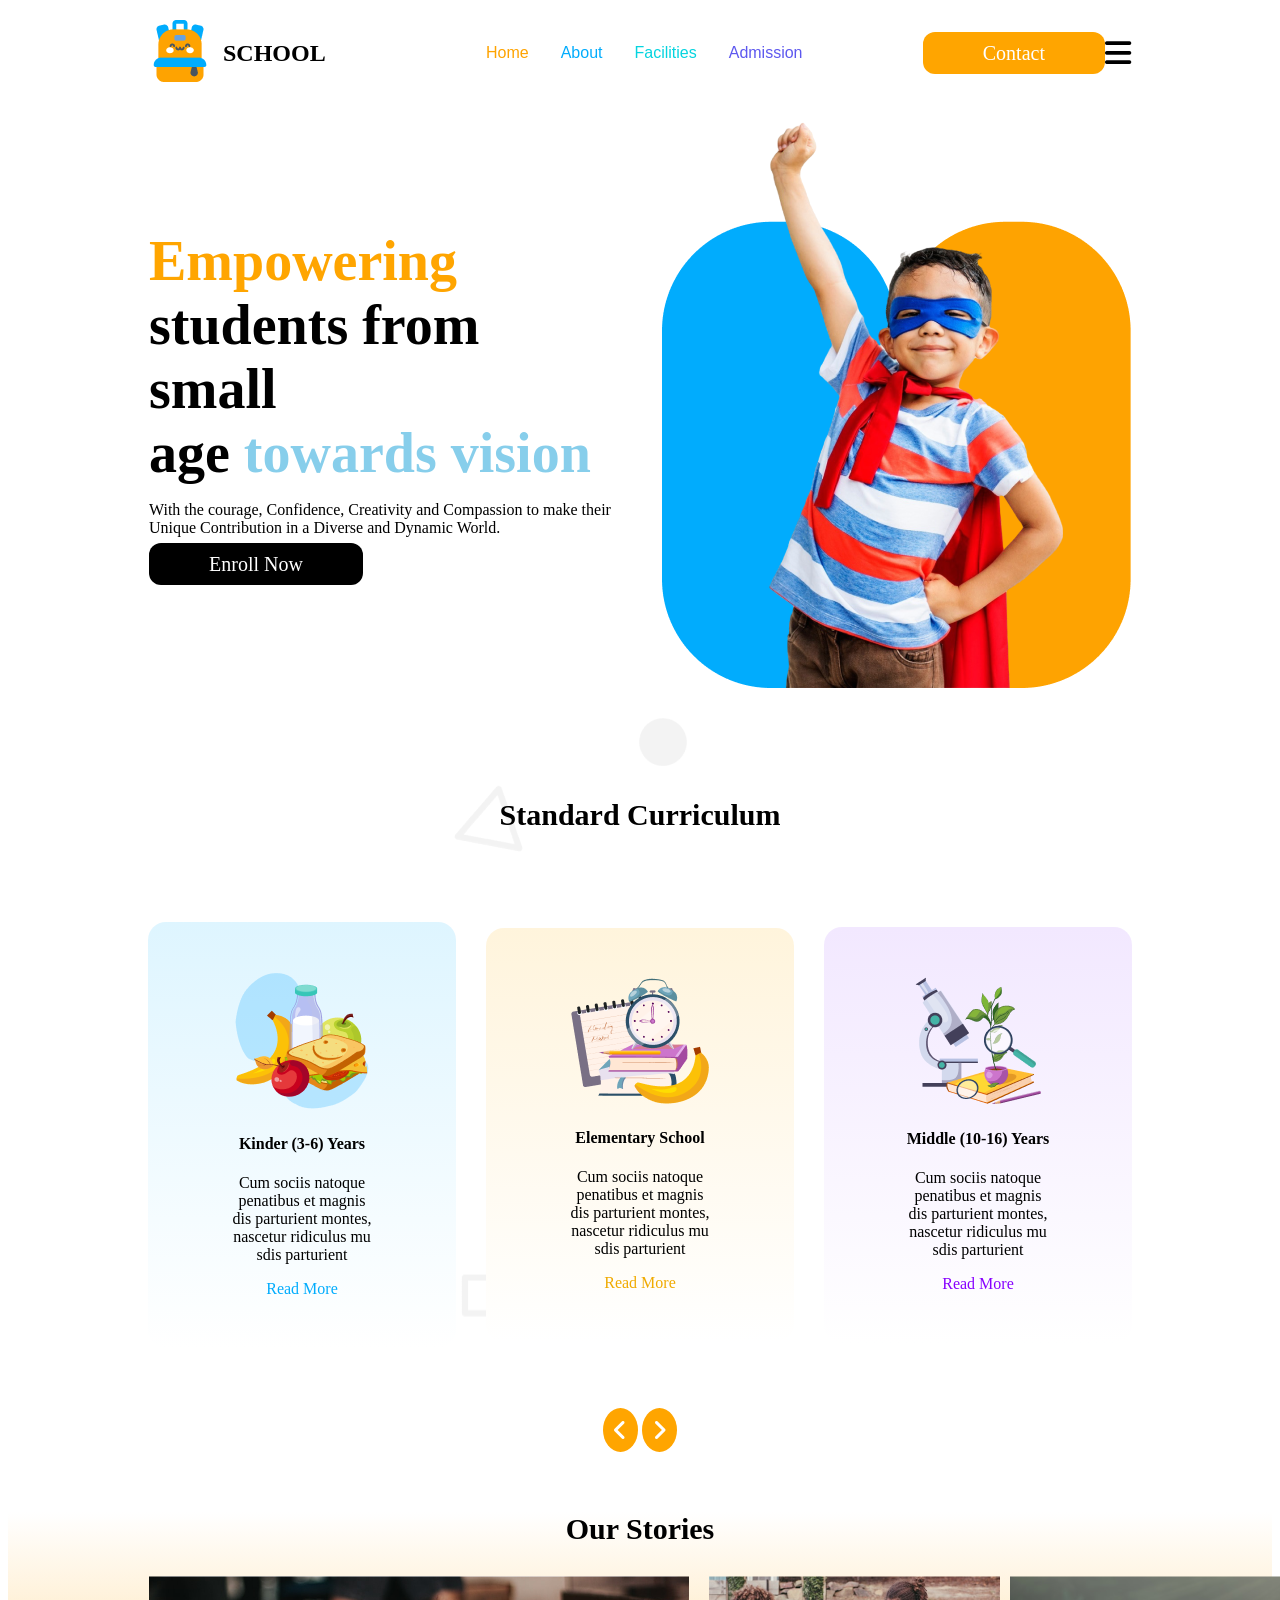
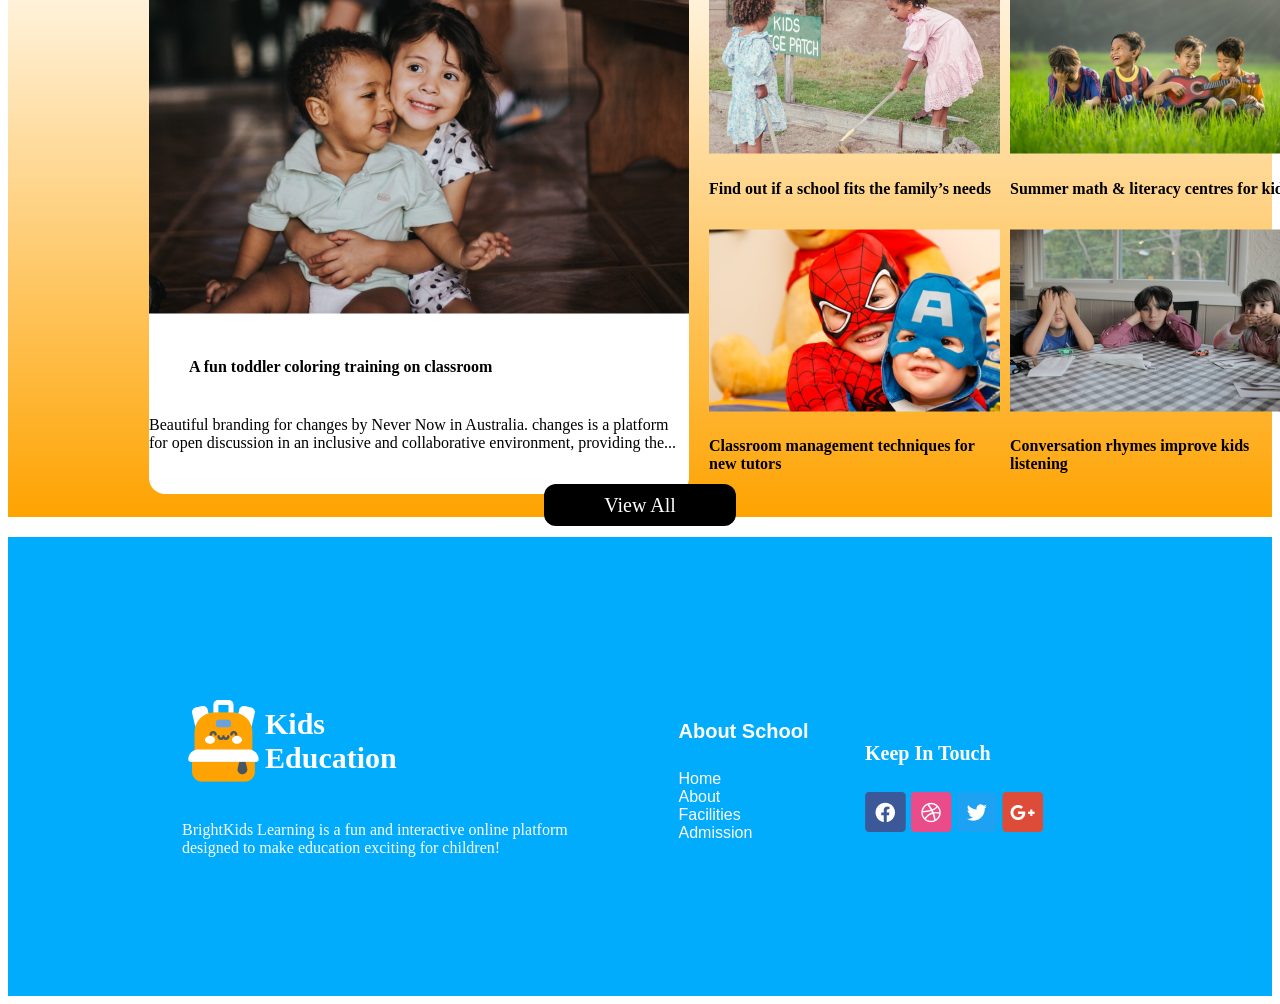
==== index.html @ 25ac938b "file rename to index" ====
<!DOCTYPE html>
<html lang="en">

<head>
    <meta charset="UTF-8">
    <meta name="viewport" content="width=device-width, initial-scale=1.0">
    <title>Kids Education</title>
    <link rel="stylesheet" href="/css/style.css">
    <link rel="stylesheet" href="https://cdnjs.cloudflare.com/ajax/libs/font-awesome/6.4.2/css/all.min.css">



</head>

<body>
    <!-- ----header---- -->
    <header class="container display-flex">
        <section class="school-logo display-flex">
            <div>
                <img src="/images/logo.png" alt="">
            </div>
            <div>
                <h2>SCHOOL</h2>
            </div>
        </section>
        <section class="nav-link">
            <ul class="text-primary display-flex">
                <li>
                    <a style="color:rgba(254, 163, 1, 1); text-decoration: none; " href="">Home</a>
                </li>
                <li>
                    <a style="color: #01ACFD;text-decoration: none;" href="">About</a>
                </li>
                <li>
                    <a style="color: #05D4DF;text-decoration: none;" href="">Facilities</a>
                </li>
                <li>
                    <a style="color: #5D58EF;text-decoration: none;" href="">Admission</a>
                </li>
            </ul>

        </section>
        <section class="display-flex">
            <div>
                <a class="button-style btn-contact" href="">Contact</a>
            </div>
            <div class="hamburger-menu">
                <i class="fa-solid fa-bars" style="font-size: 30px;"></i>
            </div>

        </section>
    </header>

    <!-- -----banner----- -->
    <section class="container display-flex">
        <div class="banner-text">
            <div style="font-size: 56px; font-weight: 600;">
                <span style="color: orange;">Empowering</span>
                <br>
                <span>students from small </span>
                <br>
                <span>age</span>
                <span style="color: skyblue;">towards vision </span>

            </div>
            <div>
                <p>With the courage, Confidence, Creativity and Compassion to make their Unique Contribution in a
                    Diverse and Dynamic World.</p>
            </div>
            <a class="button-style btn-enroll" href="">Enroll Now</a>
        </div>
        <div class="banner-image">
            <img src="/images/hero-kids.png" alt="">
        </div>
    </section>
    <!-- -----curriculum---- -->
    <section class="curriculum">
        <div class="curriculum-title">
            <h3>Standard Curriculum</h3>
        </div>
        <div class="display-flex curriculum-card">
            <div class="curriculum-card-1">
                <div>
                    <img src="/images/kinder.png" alt="">
                </div>
                <div>
                    <h4 class="card-title">
                        Kinder (3-6) Years
                    </h4>
                </div>
                <div>
                    <p>Cum sociis natoque penatibus et magnis
                        dis parturient montes, nascetur ridiculus
                        mu sdis parturient</p>
                </div>
                <div>
                    <a style="text-decoration: none; color: #01ACFD;" href="">Read More</a>

                </div>
            </div>
            <div class="curriculum-card-2">
                <div>
                    <img src="/images/elementary.png" alt="">
                </div>
                <div>
                    <h4 class="card-title">
                        Elementary School
                    </h4>
                </div>
                <div>
                    <p>Cum sociis natoque penatibus et magnis
                        dis parturient montes, nascetur ridiculus
                        mu sdis parturient</p>
                </div>
                <div>
                    <a style="text-decoration: none; color: #F0AA00;" href="">Read More</a>

                </div>
            </div>
            <div class="curriculum-card-3">
                <div>
                    <img src="/images/middle.png" alt="">
                </div>
                <div>
                    <h4 class="card-title">
                        Middle (10-16) Years
                    </h4>
                </div>
                <div>
                    <p>Cum sociis natoque penatibus et magnis
                        dis parturient montes, nascetur ridiculus
                        mu sdis parturient</p>
                </div>
                <div>
                    <a style="text-decoration: none; color: #8700FF;" href="">Read More</a>
                </div>
            </div>
        </div>
        <div class="arrow">
            <i class='fas fa-angle-left' style='font-size:24px;color:white'></i>
            <i class='fas fa-angle-right' style='font-size:24px;color:white'></i>
        </div>




    </section>
    <!-- ----our story----- -->
    <section class="our-story">
        <div class="container">
            <div>
                <h3>Our Stories</h3>
            </div>
            <div class="grid-card">
                <div class="collum-1">
                    <img src="/images/story-1.png" alt="">
                    <h4 style="margin: 40px;">A fun toddler coloring training on
                        classroom</h4>
                    <p>Beautiful branding for changes by Never Now in Australia.
                        changes is a platform for open discussion in an inclusive and
                        collaborative environment, providing the...
                    </p>


                </div>
                <div class="collum-2">
                    <div class="card">
                        <img src="/images/story-2.png" alt="">
                        <h4>Find out if a school fits the
                            family’s needs</h4>

                    </div>
                    <div class="card">
                        <img src="/images/story-3.png" alt="">
                        <h4>Summer math & literacy
                            centres for kids</h4>

                    </div>
                    <div class="card">
                        <img src="/images/story-4.png" alt="">
                        <h4>Classroom management
                            techniques for new tutors</h4>

                    </div>
                    <div class="card">
                        <img src="/images/story-5.png" alt="">
                        <h4>Conversation rhymes
                            improve kids listening</h4>

                    </div>
                </div>
            </div>
            <div style="text-align: center;">
                <a class="button-style btn-view" href="">View All</a>
            </div>
        </div>

    </section>
    <footer>
        <div class="footer-container display-flex">
            <div class="footer-1">
                <div class="footer-logo">
                    <img src="/images/Group-1.png" alt="">
                    <div style="font-size: 30px; font-weight: 700;">
                        <p>Kids <br>Education</p>
                    </div>
                </div>
                <p>BrightKids Learning is a fun and interactive online platform designed to make education exciting for
                    children!
            </div>
            <div class="footer-link">
                <ul class="text-primary">
                    <h4 style="font-size: 20px;">About School</h4>
                    <li>
                        <a href="">Home</a>
                    </li>
                    <li>
                        <a href="">About</a>
                    </li>
                    <li>
                        <a href="">Facilities</a>
                    </li>
                    <li>
                        <a href="">Admission</a>
                    </li>
                </ul>
            </div>
            <div>

                <h4 style="font-size: 20px;">Keep In Touch</h4>
                <a href=""><img src="/images/fb.png" alt=""></a>
                <a href=""><img src="/images/dribble.png" alt=""></a>
                <a href=""><img src="/images/twitter.png" alt=""></a>
                <a href=""><img src="/images/google+.png" alt=""></a>
            </div>
        </div>




    </footer>









</body>


</html>
---- css/style.css ----
.display-flex {
    display: flex;
    flex-direction: row;
    align-items: center;
    justify-content: space-between;

}

.container {
    margin: 20px 141px;
}

.nav-link ul {
    gap: 32px;
}

.text-primary {
    font-family: sans-serif;
    font-size: 16px;
    text-decoration: none;
}

.school-logo {
    gap: 12px
}

ul li {
    list-style: none;
}

.button-style {
    padding: 10px 60px;
    font-size: 20px;
    border-radius: 12px;
    border: none;
    text-decoration: none;
}

.btn-contact {
    color: white;
    background-color: orange;
}

.btn-enroll,
.btn-view {
    color: white;
    background-color: black;
}


.banner-text {
    margin: 122px 0px;
}

.banner-image {
    margin-left: 50px;

}

.curriculum {
    background-image: url(/images/bg.png);
    margin: 0px 140px;
    padding-top: 50px;
}



.curriculum-card {
    text-align: center;
    padding-top: 60px;
    padding-bottom: 60px;
}
.curriculum-card p{
    padding-inline: 40px;
}


.curriculum-card-1 {
    background: linear-gradient(to bottom,#DEF5FF, white);
    border-radius: 18px;
    padding: 50px 40px;
}
.curriculum-card-2 {
    background: linear-gradient(to bottom,#FFF4DC, white);
    border-radius: 18px;
    margin-inline: 30px;
    padding: 50px 40px;
}
.curriculum-card-3 {
    background: linear-gradient(to bottom,#F2E8FF, white);
    border-radius: 18px;
    padding: 50px 40px;
}


.arrow {
    text-align: center;
    margin-bottom: 60px;
}

.fas {
    background-color: orange;
    padding: 10px;
    border-radius: 50%;
}

.our-story {
    background-image: url(/images/bg.png);
    background: linear-gradient(to bottom, white, #FEA301);
}

.collum-1 {
    background-color: white;
    border-radius: 16px;
    
}

.collum-2 {
    display: grid;
    grid-template-columns: repeat(2, 1fr);
    gap: 10px
}

.grid-card {
    display: grid;
    grid-template-columns: repeat(2, 1fr);
    gap: 20px;
}

h3 {
    text-align: center;
    font-size: 30px;
    font-weight: 600;
}


footer {
    background-color: #01ACFD;
    color: white;

}

.footer-container {
    padding: 140px 228px 123px 174px;

}

.footer-1 {
    max-width: 400px;
}

.footer-logo {
    display: flex;
    flex-direction: row;
    align-items: center;

}

.footer-link ul li a {
    color: white;
    text-decoration: none;

}

@media screen and (max-width:576px) {
    
}
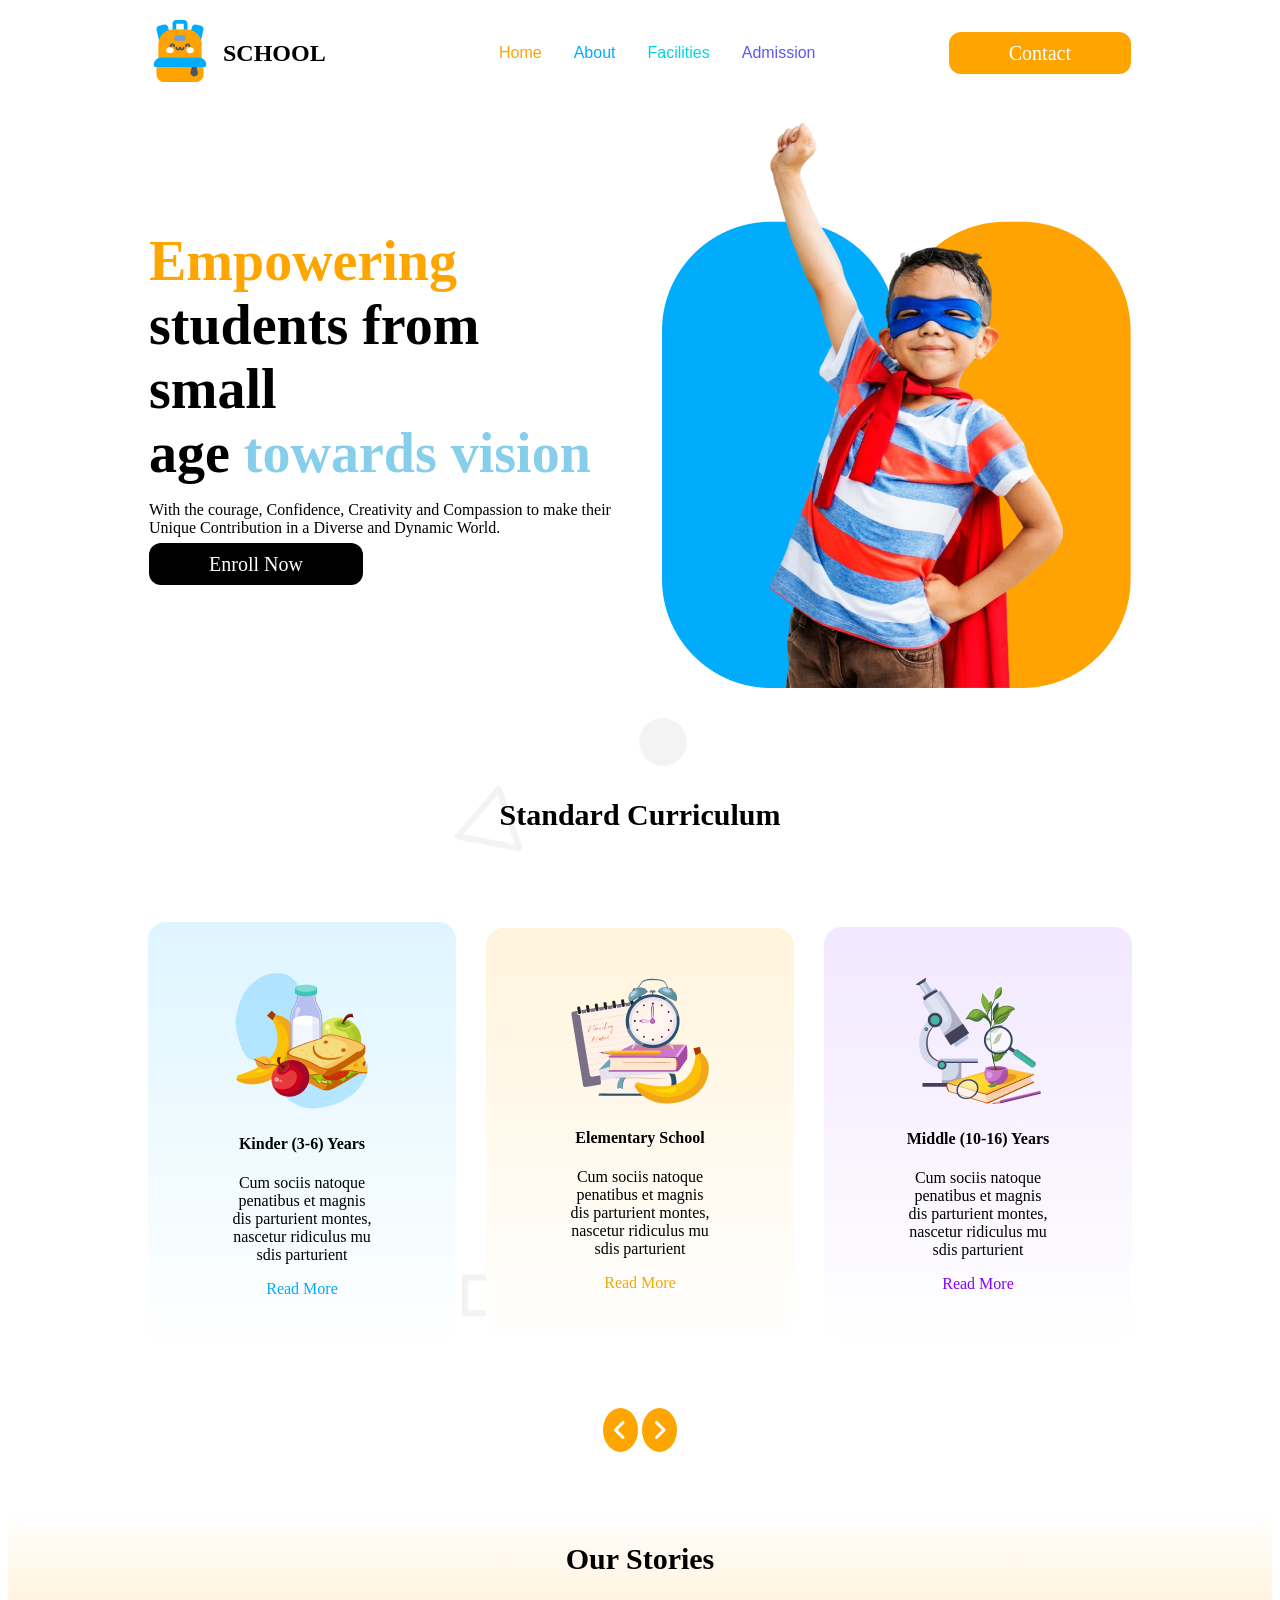
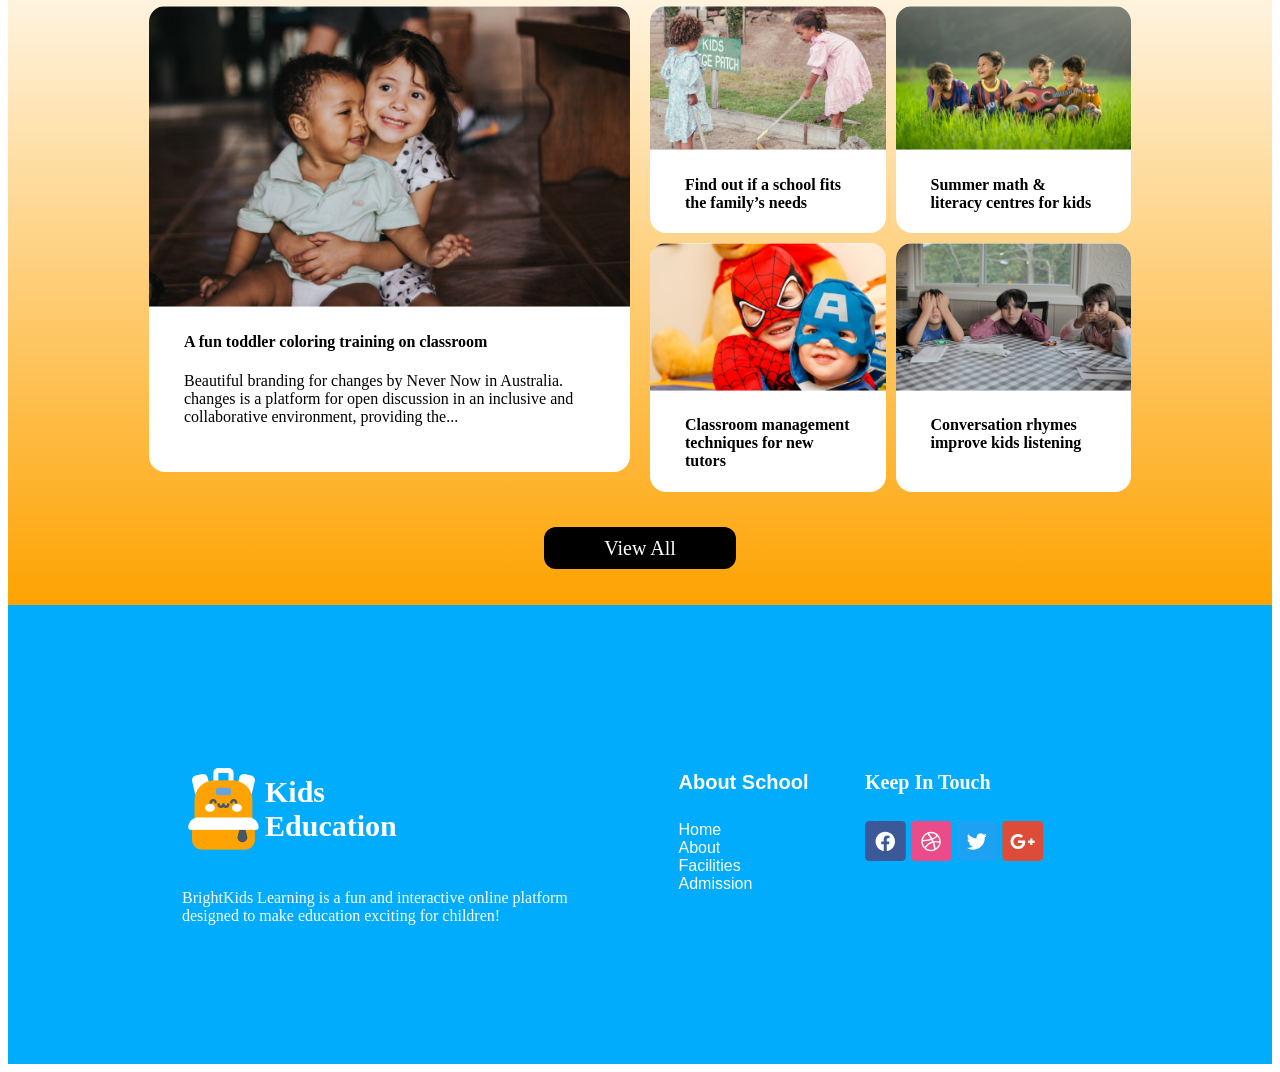
==== commit 67f78878: "fixed issues" ====
--- a/index.html
+++ b/index.html
@@ -5,7 +5,7 @@
     <meta charset="UTF-8">
     <meta name="viewport" content="width=device-width, initial-scale=1.0">
     <title>Kids Education</title>
-    <link rel="stylesheet" href="/css/style.css">
+    <link rel="stylesheet" href="css/style.css">
     <link rel="stylesheet" href="https://cdnjs.cloudflare.com/ajax/libs/font-awesome/6.4.2/css/all.min.css">
 
 
@@ -17,7 +17,7 @@
     <header class="container display-flex">
         <section class="school-logo display-flex">
             <div>
-                <img src="/images/logo.png" alt="">
+                <img src="images/logo.png" alt="">
             </div>
             <div>
                 <h2>SCHOOL</h2>
@@ -38,7 +38,6 @@
                     <a style="color: #5D58EF;text-decoration: none;" href="">Admission</a>
                 </li>
             </ul>
-
         </section>
         <section class="display-flex">
             <div>
@@ -47,10 +46,8 @@
             <div class="hamburger-menu">
                 <i class="fa-solid fa-bars" style="font-size: 30px;"></i>
             </div>
-
         </section>
     </header>
-
     <!-- -----banner----- -->
     <section class="container display-flex">
         <div class="banner-text">
@@ -61,16 +58,15 @@
                 <br>
                 <span>age</span>
                 <span style="color: skyblue;">towards vision </span>
-
             </div>
             <div>
                 <p>With the courage, Confidence, Creativity and Compassion to make their Unique Contribution in a
                     Diverse and Dynamic World.</p>
             </div>
-            <a class="button-style btn-enroll" href="">Enroll Now</a>
+            <a class="button-style btn-view" href="">Enroll Now</a>
         </div>
         <div class="banner-image">
-            <img src="/images/hero-kids.png" alt="">
+            <img src="images/hero-kids.png" alt="">
         </div>
     </section>
     <!-- -----curriculum---- -->
@@ -81,7 +77,7 @@
         <div class="display-flex curriculum-card">
             <div class="curriculum-card-1">
                 <div>
-                    <img src="/images/kinder.png" alt="">
+                    <img src="images/kinder.png" alt="">
                 </div>
                 <div>
                     <h4 class="card-title">
@@ -94,13 +90,13 @@
                         mu sdis parturient</p>
                 </div>
                 <div>
-                    <a style="text-decoration: none; color: #01ACFD;" href="">Read More</a>
-
+                    <a style="text-decoration: none; color: #01ACFD;" href="">Read More
+                    </a>
                 </div>
             </div>
             <div class="curriculum-card-2">
                 <div>
-                    <img src="/images/elementary.png" alt="">
+                    <img src="images/elementary.png" alt="">
                 </div>
                 <div>
                     <h4 class="card-title">
@@ -114,12 +110,11 @@
                 </div>
                 <div>
                     <a style="text-decoration: none; color: #F0AA00;" href="">Read More</a>
-
                 </div>
             </div>
             <div class="curriculum-card-3">
                 <div>
-                    <img src="/images/middle.png" alt="">
+                    <img src="images/middle.png" alt="">
                 </div>
                 <div>
                     <h4 class="card-title">
@@ -140,10 +135,6 @@
             <i class='fas fa-angle-left' style='font-size:24px;color:white'></i>
             <i class='fas fa-angle-right' style='font-size:24px;color:white'></i>
         </div>
-
-
-
-
     </section>
     <!-- ----our story----- -->
     <section class="our-story">
@@ -153,54 +144,59 @@
             </div>
             <div class="grid-card">
                 <div class="collum-1">
-                    <img src="/images/story-1.png" alt="">
-                    <h4 style="margin: 40px;">A fun toddler coloring training on
-                        classroom</h4>
-                    <p>Beautiful branding for changes by Never Now in Australia.
-                        changes is a platform for open discussion in an inclusive and
-                        collaborative environment, providing the...
-                    </p>
-
-
+                    <div class="card">
+                        <img src="images/story-1.png" alt="">
+                        <div class="card-content">
+                            <h4>A fun toddler coloring training on
+                                classroom</h4>
+                            <p>Beautiful branding for changes by Never Now in Australia.
+                                changes is a platform for open discussion in an inclusive and
+                                collaborative environment, providing the...
+                            </p>
+                        </div>
+                    </div>
                 </div>
                 <div class="collum-2">
                     <div class="card">
-                        <img src="/images/story-2.png" alt="">
-                        <h4>Find out if a school fits the
-                            family’s needs</h4>
-
-                    </div>
-                    <div class="card">
-                        <img src="/images/story-3.png" alt="">
-                        <h4>Summer math & literacy
-                            centres for kids</h4>
-
-                    </div>
-                    <div class="card">
-                        <img src="/images/story-4.png" alt="">
-                        <h4>Classroom management
-                            techniques for new tutors</h4>
-
-                    </div>
-                    <div class="card">
-                        <img src="/images/story-5.png" alt="">
-                        <h4>Conversation rhymes
-                            improve kids listening</h4>
-
-                    </div>
-                </div>
-            </div>
-            <div style="text-align: center;">
-                <a class="button-style btn-view" href="">View All</a>
-            </div>
-        </div>
-
+                        <img src="images/story-2.png" alt="">
+                        <div class="card-content">
+                            <h4>Find out if a school fits the
+                                family’s needs</h4>
+                        </div>
+                    </div>
+                    <div class="card">
+                        <img src="images/story-3.png" alt="">
+                        <div class="card-content">
+                            <h4>Summer math & literacy
+                                centres for kids</h4>
+                        </div>
+                    </div>
+                    <div class="card">
+                        <img src="images/story-4.png" alt="">
+                        <div class="card-content">
+                            <h4>Classroom management
+                                techniques for new tutors</h4>
+                        </div>
+                    </div>
+                    <div class="card">
+                        <img src="images/story-5.png" alt="">
+                        <div class="card-content">
+                            <h4>Conversation rhymes
+                                improve kids listening</h4>
+                        </div>
+                    </div>
+                </div>
+            </div>
+        </div>
+        <div style="text-align: center; margin: 45px;">
+            <a class="button-style btn-view" href="">View All</a>
+        </div>
     </section>
     <footer>
         <div class="footer-container display-flex">
             <div class="footer-1">
                 <div class="footer-logo">
-                    <img src="/images/Group-1.png" alt="">
+                    <img src="images/Group-1.png" alt="">
                     <div style="font-size: 30px; font-weight: 700;">
                         <p>Kids <br>Education</p>
                     </div>
@@ -226,29 +222,13 @@
                 </ul>
             </div>
             <div>
-
                 <h4 style="font-size: 20px;">Keep In Touch</h4>
-                <a href=""><img src="/images/fb.png" alt=""></a>
-                <a href=""><img src="/images/dribble.png" alt=""></a>
-                <a href=""><img src="/images/twitter.png" alt=""></a>
-                <a href=""><img src="/images/google+.png" alt=""></a>
-            </div>
-        </div>
-
-
-
-
+                <a href=""><img src="images/fb.png" alt=""></a>
+                <a href=""><img src="images/dribble.png" alt=""></a>
+                <a href=""><img src="images/twitter.png" alt=""></a>
+                <a href=""><img src="images/google+.png" alt=""></a>
+            </div>
+        </div>
     </footer>
-
-
-
-
-
-
-
-
-
 </body>
-
-
 </html>
--- a/css/style.css
+++ b/css/style.css
@@ -3,31 +3,24 @@
     flex-direction: row;
     align-items: center;
     justify-content: space-between;
-
 }
-
 .container {
     margin: 20px 141px;
 }
-
 .nav-link ul {
     gap: 32px;
 }
-
 .text-primary {
     font-family: sans-serif;
     font-size: 16px;
     text-decoration: none;
 }
-
 .school-logo {
     gap: 12px
 }
-
 ul li {
     list-style: none;
 }
-
 .button-style {
     padding: 10px 60px;
     font-size: 20px;
@@ -35,36 +28,25 @@
     border: none;
     text-decoration: none;
 }
-
 .btn-contact {
     color: white;
     background-color: orange;
 }
-
-.btn-enroll,
 .btn-view {
     color: white;
     background-color: black;
 }
-
-
 .banner-text {
     margin: 122px 0px;
 }
-
 .banner-image {
     margin-left: 50px;
-
 }
-
 .curriculum {
     background-image: url(/images/bg.png);
     margin: 0px 140px;
     padding-top: 50px;
 }
-
-
-
 .curriculum-card {
     text-align: center;
     padding-top: 60px;
@@ -73,8 +55,6 @@
 .curriculum-card p{
     padding-inline: 40px;
 }
-
-
 .curriculum-card-1 {
     background: linear-gradient(to bottom,#DEF5FF, white);
     border-radius: 18px;
@@ -91,78 +71,89 @@
     border-radius: 18px;
     padding: 50px 40px;
 }
-
-
 .arrow {
     text-align: center;
     margin-bottom: 60px;
 }
-
 .fas {
     background-color: orange;
     padding: 10px;
     border-radius: 50%;
 }
-
 .our-story {
+    overflow: hidden;
     background-image: url(/images/bg.png);
     background: linear-gradient(to bottom, white, #FEA301);
 }
-
-.collum-1 {
+.collum-1 .card .card-content { 
+    padding-bottom: 30px;
+}
+.card{
     background-color: white;
     border-radius: 16px;
-    
 }
-
+.card img{
+    width: 100%;
+    border-top-left-radius: 16px;
+    border-top-right-radius: 16px;
+}
+.card .card-content{
+    padding: 0 35px;
+}
 .collum-2 {
     display: grid;
     grid-template-columns: repeat(2, 1fr);
     gap: 10px
 }
-
 .grid-card {
     display: grid;
     grid-template-columns: repeat(2, 1fr);
     gap: 20px;
 }
-
 h3 {
     text-align: center;
     font-size: 30px;
     font-weight: 600;
 }
-
-
 footer {
     background-color: #01ACFD;
     color: white;
-
 }
-
 .footer-container {
+    align-items: flex-start;
     padding: 140px 228px 123px 174px;
-
 }
-
 .footer-1 {
     max-width: 400px;
 }
-
 .footer-logo {
     display: flex;
     flex-direction: row;
     align-items: center;
-
 }
-
 .footer-link ul li a {
     color: white;
     text-decoration: none;
-
 }
-
+.hamburger-menu{
+    display: none;
+}
 @media screen and (max-width:576px) {
-    
+    .hamburger-menu{
+        display: block;
+    }
+    .nav-link{
+        display: none;
+    }
+    .btn-contact{
+        display: none;
+    }
+    .school-logo h2{
+        display: none;
+    }
+    header{
+        display: flex;
+        justify-content: space-between;
+    }
 }
     
